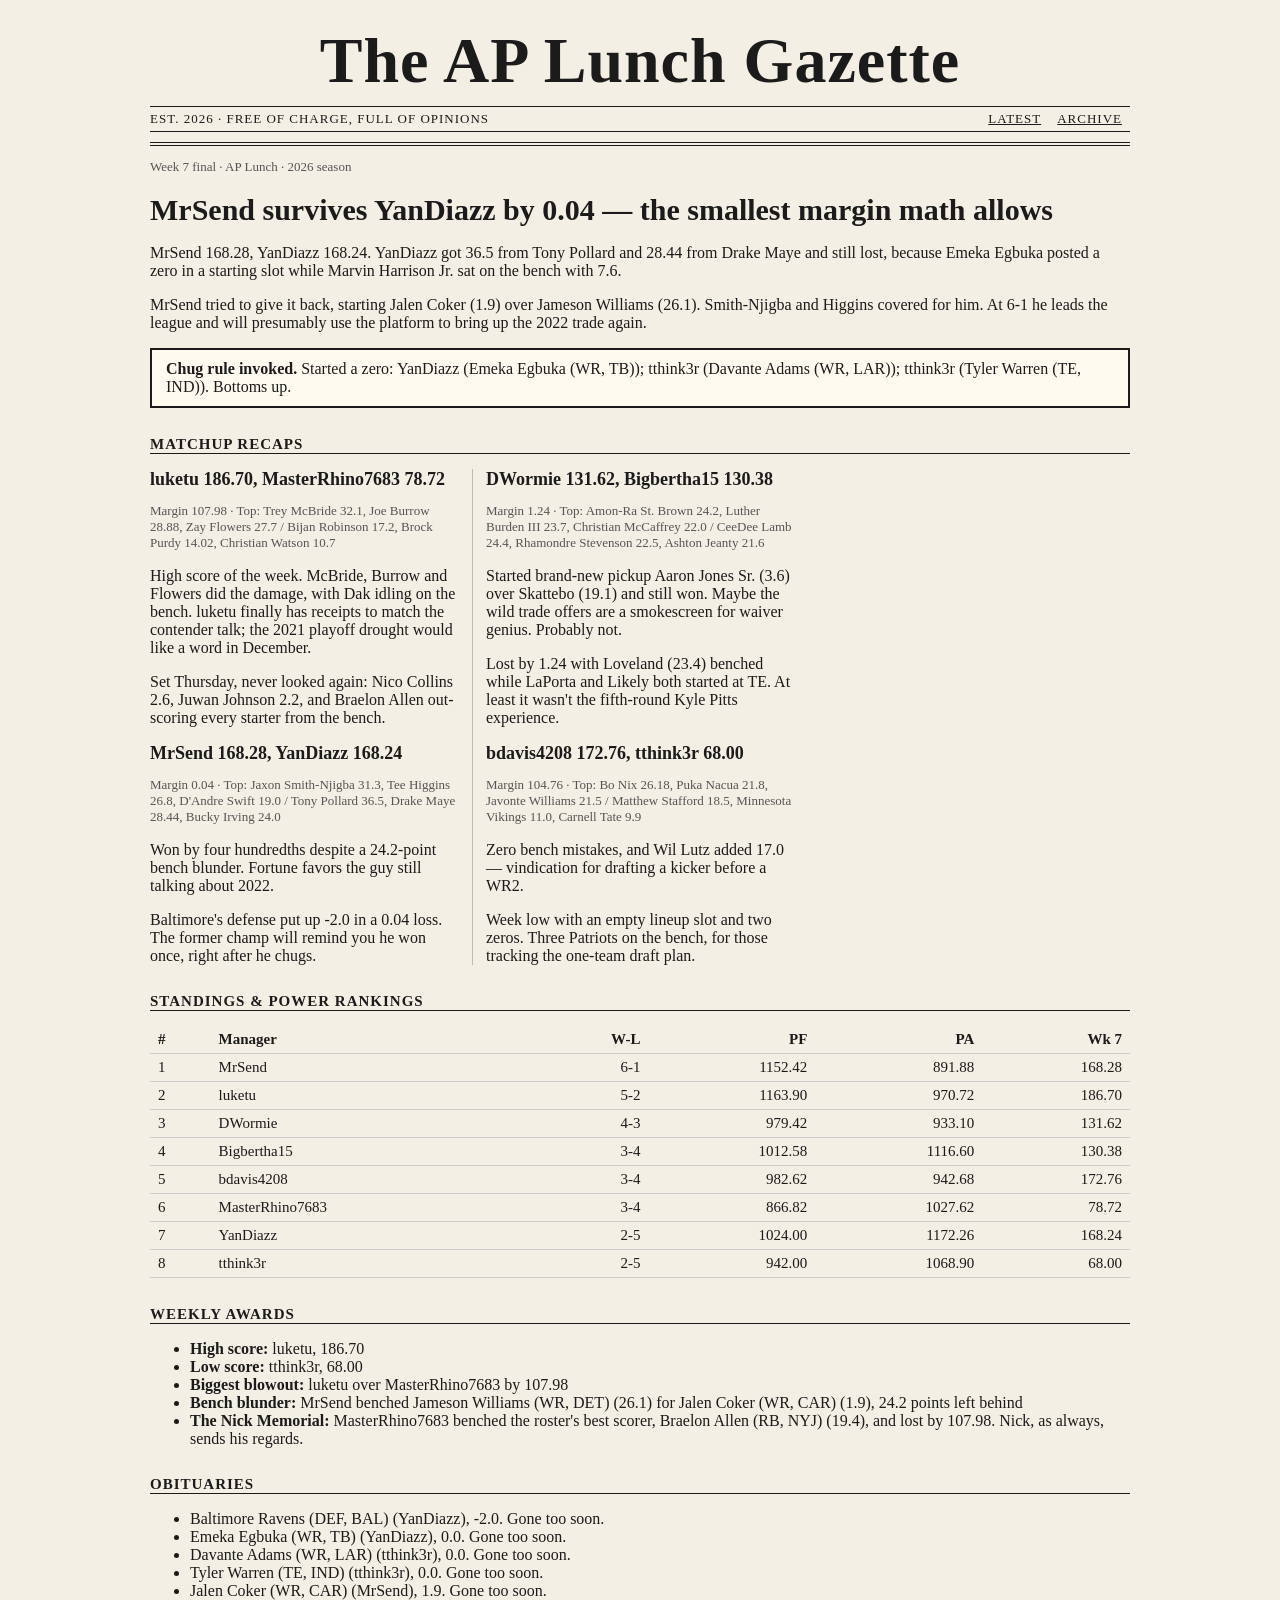
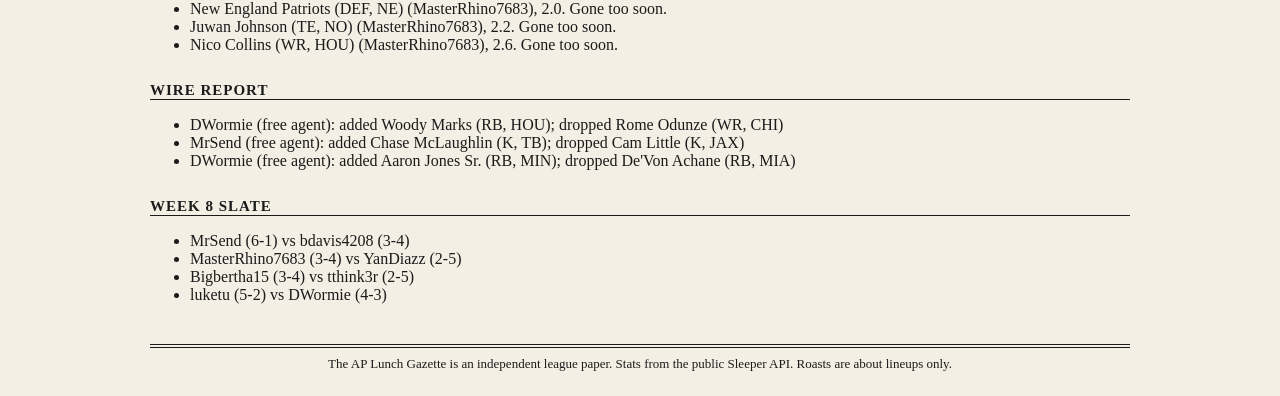
==== index.html @ 181fc7e9 "Publish The AP Lunch Gazette Week 7 edition" ====
<!doctype html><html lang=en><head><meta charset=utf-8><meta name=viewport content="width=device-width,initial-scale=1"><title>AP Lunch Gazette — Week 7</title><link rel=stylesheet href="style.css"></head>
<body><div class=wrap><header><h1>The AP Lunch Gazette</h1><div class=dateline><span>Est. 2026 · Free of charge, full of opinions</span><nav><a href="index.html">Latest</a><a href="archive.html">Archive</a></nav></div></header><p class=small>Week 7 final · AP Lunch  · 2026 season</p><h2>MrSend survives YanDiazz by 0.04 — the smallest margin math allows</h2><p>MrSend 168.28, YanDiazz 168.24. YanDiazz got 36.5 from Tony Pollard and 28.44 from Drake Maye and still lost, because Emeka Egbuka posted a zero in a starting slot while Marvin Harrison Jr. sat on the bench with 7.6.</p><p>MrSend tried to give it back, starting Jalen Coker (1.9) over Jameson Williams (26.1). Smith-Njigba and Higgins covered for him. At 6-1 he leads the league and will presumably use the platform to bring up the 2022 trade again.</p><div class=box><b>Chug rule invoked.</b> Started a zero: YanDiazz (Emeka Egbuka (WR, TB)); tthink3r (Davante Adams (WR, LAR)); tthink3r (Tyler Warren (TE, IND)). Bottoms up.</div><h3>Matchup recaps</h3><div class=cols><article><h4>luketu 186.70, MasterRhino7683 78.72</h4><p class=small>Margin 107.98 · Top: Trey McBride 32.1, Joe Burrow 28.88, Zay Flowers 27.7 / Bijan Robinson 17.2, Brock Purdy 14.02, Christian Watson 10.7</p><p>High score of the week. McBride, Burrow and Flowers did the damage, with Dak idling on the bench. luketu finally has receipts to match the contender talk; the 2021 playoff drought would like a word in December.</p><p>Set Thursday, never looked again: Nico Collins 2.6, Juwan Johnson 2.2, and Braelon Allen out-scoring every starter from the bench.</p></article><article><h4>MrSend 168.28, YanDiazz 168.24</h4><p class=small>Margin 0.04 · Top: Jaxon Smith-Njigba 31.3, Tee Higgins 26.8, D&#x27;Andre Swift 19.0 / Tony Pollard 36.5, Drake Maye 28.44, Bucky Irving 24.0</p><p>Won by four hundredths despite a 24.2-point bench blunder. Fortune favors the guy still talking about 2022.</p><p>Baltimore&#x27;s defense put up -2.0 in a 0.04 loss. The former champ will remind you he won once, right after he chugs.</p></article><article><h4>DWormie 131.62, Bigbertha15 130.38</h4><p class=small>Margin 1.24 · Top: Amon-Ra St. Brown 24.2, Luther Burden III 23.7, Christian McCaffrey 22.0 / CeeDee Lamb 24.4, Rhamondre Stevenson 22.5, Ashton Jeanty 21.6</p><p>Started brand-new pickup Aaron Jones Sr. (3.6) over Skattebo (19.1) and still won. Maybe the wild trade offers are a smokescreen for waiver genius. Probably not.</p><p>Lost by 1.24 with Loveland (23.4) benched while LaPorta and Likely both started at TE. At least it wasn&#x27;t the fifth-round Kyle Pitts experience.</p></article><article><h4>bdavis4208 172.76, tthink3r 68.00</h4><p class=small>Margin 104.76 · Top: Bo Nix 26.18, Puka Nacua 21.8, Javonte Williams 21.5 / Matthew Stafford 18.5, Minnesota Vikings 11.0, Carnell Tate 9.9</p><p>Zero bench mistakes, and Wil Lutz added 17.0 — vindication for drafting a kicker before a WR2.</p><p>Week low with an empty lineup slot and two zeros. Three Patriots on the bench, for those tracking the one-team draft plan.</p></article></div><h3>Standings &amp; power rankings</h3><table><tr><th>#</th><th>Manager</th><th>W-L</th><th>PF</th><th>PA</th><th>Wk 7</th></tr><tr><td>1</td><td>MrSend</td><td>6-1</td><td>1152.42</td><td>891.88</td><td>168.28</td></tr><tr><td>2</td><td>luketu</td><td>5-2</td><td>1163.90</td><td>970.72</td><td>186.70</td></tr><tr><td>3</td><td>DWormie</td><td>4-3</td><td>979.42</td><td>933.10</td><td>131.62</td></tr><tr><td>4</td><td>Bigbertha15</td><td>3-4</td><td>1012.58</td><td>1116.60</td><td>130.38</td></tr><tr><td>5</td><td>bdavis4208</td><td>3-4</td><td>982.62</td><td>942.68</td><td>172.76</td></tr><tr><td>6</td><td>MasterRhino7683</td><td>3-4</td><td>866.82</td><td>1027.62</td><td>78.72</td></tr><tr><td>7</td><td>YanDiazz</td><td>2-5</td><td>1024.00</td><td>1172.26</td><td>168.24</td></tr><tr><td>8</td><td>tthink3r</td><td>2-5</td><td>942.00</td><td>1068.90</td><td>68.00</td></tr></table><h3>Weekly awards</h3><ul><li><b>High score:</b> luketu, 186.70</li><li><b>Low score:</b> tthink3r, 68.00</li><li><b>Biggest blowout:</b> luketu over MasterRhino7683 by 107.98</li><li><b>Bench blunder:</b> MrSend benched Jameson Williams (WR, DET) (26.1) for Jalen Coker (WR, CAR) (1.9), 24.2 points left behind</li><li><b>The Nick Memorial:</b> MasterRhino7683 benched the roster's best scorer, Braelon Allen (RB, NYJ) (19.4), and lost by 107.98. Nick, as always, sends his regards.</li></ul><h3>Obituaries</h3><ul><li>Baltimore Ravens (DEF, BAL) (YanDiazz), -2.0. Gone too soon.</li><li>Emeka Egbuka (WR, TB) (YanDiazz), 0.0. Gone too soon.</li><li>Davante Adams (WR, LAR) (tthink3r), 0.0. Gone too soon.</li><li>Tyler Warren (TE, IND) (tthink3r), 0.0. Gone too soon.</li><li>Jalen Coker (WR, CAR) (MrSend), 1.9. Gone too soon.</li><li>New England Patriots (DEF, NE) (MasterRhino7683), 2.0. Gone too soon.</li><li>Juwan Johnson (TE, NO) (MasterRhino7683), 2.2. Gone too soon.</li><li>Nico Collins (WR, HOU) (MasterRhino7683), 2.6. Gone too soon.</li></ul><h3>Wire report</h3><ul><li>DWormie (free agent): added Woody Marks (RB, HOU); dropped Rome Odunze (WR, CHI)</li><li>MrSend (free agent): added Chase McLaughlin (K, TB); dropped Cam Little (K, JAX)</li><li>DWormie (free agent): added Aaron Jones Sr. (RB, MIN); dropped De&#x27;Von Achane (RB, MIA)</li></ul><h3>Week 8 slate</h3><ul><li>MrSend (6-1) vs bdavis4208 (3-4)</li><li>MasterRhino7683 (3-4) vs YanDiazz (2-5)</li><li>Bigbertha15 (3-4) vs tthink3r (2-5)</li><li>luketu (5-2) vs DWormie (4-3)</li></ul>
<footer>The AP Lunch Gazette is an independent league paper. Stats from the public Sleeper API. Roasts are about lineups only.</footer></div></body></html>
---- style.css ----
body{margin:0;background:#f4efe4;color:#1b1b1b;font-family:Georgia,'Times New Roman',serif}
.wrap{max-width:980px;margin:0 auto;padding:24px}
header{text-align:center;border-bottom:4px double #1b1b1b;padding-bottom:10px}
header h1{font-family:'Playfair Display',Georgia,serif;font-size:clamp(34px,7vw,64px);margin:0;letter-spacing:1px}
.dateline{display:flex;flex-wrap:wrap;justify-content:space-between;border-top:1px solid #1b1b1b;border-bottom:1px solid #1b1b1b;margin-top:8px;padding:4px 0;font-size:13px;text-transform:uppercase;letter-spacing:1px}
nav a{color:#1b1b1b;margin:0 8px}
h2{font-size:30px;line-height:1.15;margin:18px 0 8px}h3{border-bottom:1px solid #1b1b1b;text-transform:uppercase;letter-spacing:1px;font-size:15px;margin-top:28px}
.cols{column-width:280px;column-gap:28px;column-rule:1px solid #bbb}.cols article{break-inside:avoid;margin-bottom:16px}
article h4{margin:0 0 4px;font-size:18px}.box{border:2px solid #1b1b1b;padding:10px 14px;margin:14px 0;background:#fffaf0}
table{border-collapse:collapse;width:100%;font-size:15px}th,td{padding:5px 8px;border-bottom:1px solid #ccc;text-align:right}th:first-child,td:first-child,td:nth-child(2),th:nth-child(2){text-align:left}
.small{font-size:13px;color:#555}footer{margin-top:40px;border-top:4px double #1b1b1b;padding-top:8px;font-size:13px;text-align:center}
ul.archive li{margin:6px 0}
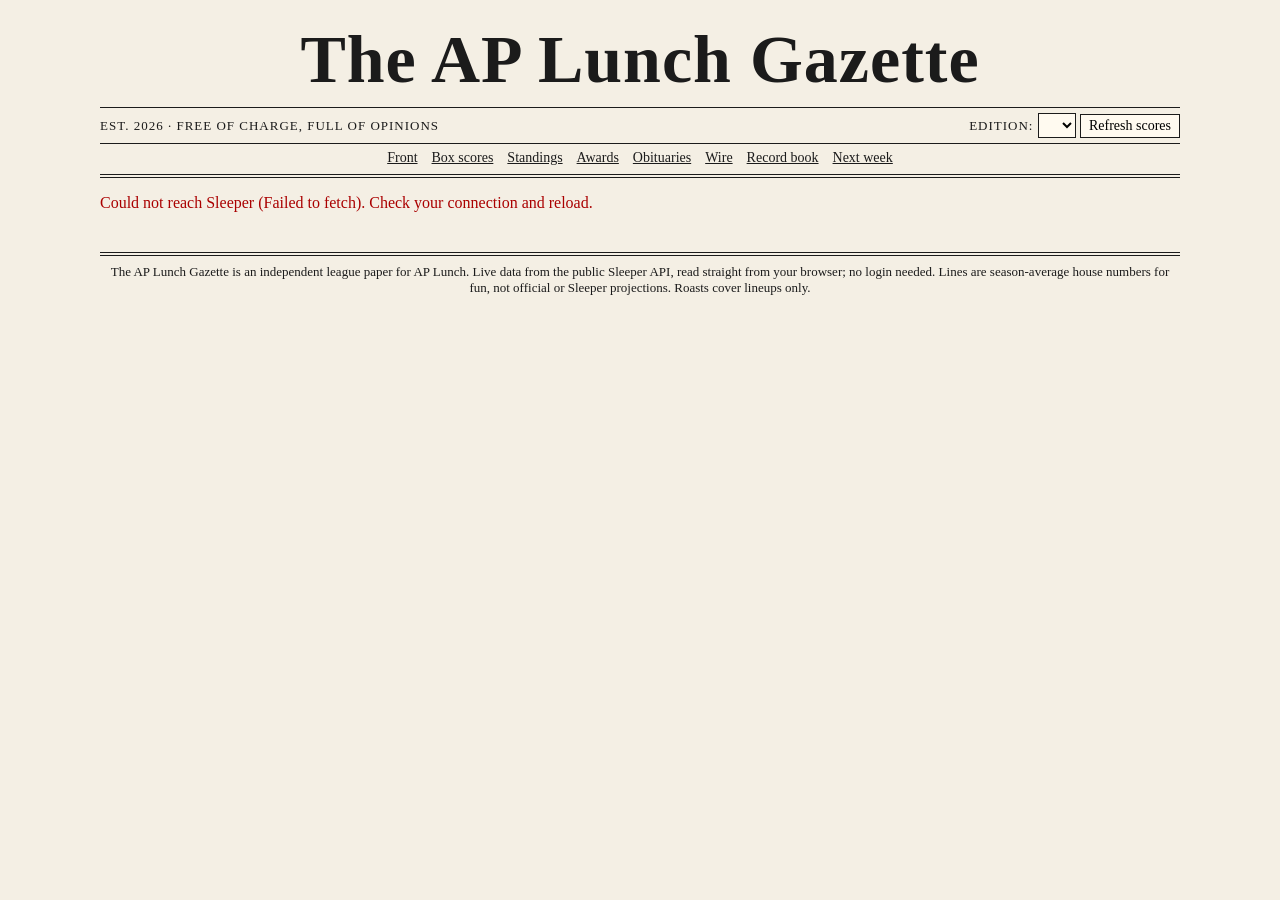
==== commit b6a764c6: "Turn the Gazette into a live Sleeper-powered weekly paper" ====
--- a/index.html
+++ b/index.html
@@ -1,3 +1,9 @@
-<!doctype html><html lang=en><head><meta charset=utf-8><meta name=viewport content="width=device-width,initial-scale=1"><title>AP Lunch Gazette — Week 7</title><link rel=stylesheet href="style.css"></head>
-<body><div class=wrap><header><h1>The AP Lunch Gazette</h1><div class=dateline><span>Est. 2026 · Free of charge, full of opinions</span><nav><a href="index.html">Latest</a><a href="archive.html">Archive</a></nav></div></header><p class=small>Week 7 final · AP Lunch  · 2026 season</p><h2>MrSend survives YanDiazz by 0.04 — the smallest margin math allows</h2><p>MrSend 168.28, YanDiazz 168.24. YanDiazz got 36.5 from Tony Pollard and 28.44 from Drake Maye and still lost, because Emeka Egbuka posted a zero in a starting slot while Marvin Harrison Jr. sat on the bench with 7.6.</p><p>MrSend tried to give it back, starting Jalen Coker (1.9) over Jameson Williams (26.1). Smith-Njigba and Higgins covered for him. At 6-1 he leads the league and will presumably use the platform to bring up the 2022 trade again.</p><div class=box><b>Chug rule invoked.</b> Started a zero: YanDiazz (Emeka Egbuka (WR, TB)); tthink3r (Davante Adams (WR, LAR)); tthink3r (Tyler Warren (TE, IND)). Bottoms up.</div><h3>Matchup recaps</h3><div class=cols><article><h4>luketu 186.70, MasterRhino7683 78.72</h4><p class=small>Margin 107.98 · Top: Trey McBride 32.1, Joe Burrow 28.88, Zay Flowers 27.7 / Bijan Robinson 17.2, Brock Purdy 14.02, Christian Watson 10.7</p><p>High score of the week. McBride, Burrow and Flowers did the damage, with Dak idling on the bench. luketu finally has receipts to match the contender talk; the 2021 playoff drought would like a word in December.</p><p>Set Thursday, never looked again: Nico Collins 2.6, Juwan Johnson 2.2, and Braelon Allen out-scoring every starter from the bench.</p></article><article><h4>MrSend 168.28, YanDiazz 168.24</h4><p class=small>Margin 0.04 · Top: Jaxon Smith-Njigba 31.3, Tee Higgins 26.8, D&#x27;Andre Swift 19.0 / Tony Pollard 36.5, Drake Maye 28.44, Bucky Irving 24.0</p><p>Won by four hundredths despite a 24.2-point bench blunder. Fortune favors the guy still talking about 2022.</p><p>Baltimore&#x27;s defense put up -2.0 in a 0.04 loss. The former champ will remind you he won once, right after he chugs.</p></article><article><h4>DWormie 131.62, Bigbertha15 130.38</h4><p class=small>Margin 1.24 · Top: Amon-Ra St. Brown 24.2, Luther Burden III 23.7, Christian McCaffrey 22.0 / CeeDee Lamb 24.4, Rhamondre Stevenson 22.5, Ashton Jeanty 21.6</p><p>Started brand-new pickup Aaron Jones Sr. (3.6) over Skattebo (19.1) and still won. Maybe the wild trade offers are a smokescreen for waiver genius. Probably not.</p><p>Lost by 1.24 with Loveland (23.4) benched while LaPorta and Likely both started at TE. At least it wasn&#x27;t the fifth-round Kyle Pitts experience.</p></article><article><h4>bdavis4208 172.76, tthink3r 68.00</h4><p class=small>Margin 104.76 · Top: Bo Nix 26.18, Puka Nacua 21.8, Javonte Williams 21.5 / Matthew Stafford 18.5, Minnesota Vikings 11.0, Carnell Tate 9.9</p><p>Zero bench mistakes, and Wil Lutz added 17.0 — vindication for drafting a kicker before a WR2.</p><p>Week low with an empty lineup slot and two zeros. Three Patriots on the bench, for those tracking the one-team draft plan.</p></article></div><h3>Standings &amp; power rankings</h3><table><tr><th>#</th><th>Manager</th><th>W-L</th><th>PF</th><th>PA</th><th>Wk 7</th></tr><tr><td>1</td><td>MrSend</td><td>6-1</td><td>1152.42</td><td>891.88</td><td>168.28</td></tr><tr><td>2</td><td>luketu</td><td>5-2</td><td>1163.90</td><td>970.72</td><td>186.70</td></tr><tr><td>3</td><td>DWormie</td><td>4-3</td><td>979.42</td><td>933.10</td><td>131.62</td></tr><tr><td>4</td><td>Bigbertha15</td><td>3-4</td><td>1012.58</td><td>1116.60</td><td>130.38</td></tr><tr><td>5</td><td>bdavis4208</td><td>3-4</td><td>982.62</td><td>942.68</td><td>172.76</td></tr><tr><td>6</td><td>MasterRhino7683</td><td>3-4</td><td>866.82</td><td>1027.62</td><td>78.72</td></tr><tr><td>7</td><td>YanDiazz</td><td>2-5</td><td>1024.00</td><td>1172.26</td><td>168.24</td></tr><tr><td>8</td><td>tthink3r</td><td>2-5</td><td>942.00</td><td>1068.90</td><td>68.00</td></tr></table><h3>Weekly awards</h3><ul><li><b>High score:</b> luketu, 186.70</li><li><b>Low score:</b> tthink3r, 68.00</li><li><b>Biggest blowout:</b> luketu over MasterRhino7683 by 107.98</li><li><b>Bench blunder:</b> MrSend benched Jameson Williams (WR, DET) (26.1) for Jalen Coker (WR, CAR) (1.9), 24.2 points left behind</li><li><b>The Nick Memorial:</b> MasterRhino7683 benched the roster's best scorer, Braelon Allen (RB, NYJ) (19.4), and lost by 107.98. Nick, as always, sends his regards.</li></ul><h3>Obituaries</h3><ul><li>Baltimore Ravens (DEF, BAL) (YanDiazz), -2.0. Gone too soon.</li><li>Emeka Egbuka (WR, TB) (YanDiazz), 0.0. Gone too soon.</li><li>Davante Adams (WR, LAR) (tthink3r), 0.0. Gone too soon.</li><li>Tyler Warren (TE, IND) (tthink3r), 0.0. Gone too soon.</li><li>Jalen Coker (WR, CAR) (MrSend), 1.9. Gone too soon.</li><li>New England Patriots (DEF, NE) (MasterRhino7683), 2.0. Gone too soon.</li><li>Juwan Johnson (TE, NO) (MasterRhino7683), 2.2. Gone too soon.</li><li>Nico Collins (WR, HOU) (MasterRhino7683), 2.6. Gone too soon.</li></ul><h3>Wire report</h3><ul><li>DWormie (free agent): added Woody Marks (RB, HOU); dropped Rome Odunze (WR, CHI)</li><li>MrSend (free agent): added Chase McLaughlin (K, TB); dropped Cam Little (K, JAX)</li><li>DWormie (free agent): added Aaron Jones Sr. (RB, MIN); dropped De&#x27;Von Achane (RB, MIA)</li></ul><h3>Week 8 slate</h3><ul><li>MrSend (6-1) vs bdavis4208 (3-4)</li><li>MasterRhino7683 (3-4) vs YanDiazz (2-5)</li><li>Bigbertha15 (3-4) vs tthink3r (2-5)</li><li>luketu (5-2) vs DWormie (4-3)</li></ul>
-<footer>The AP Lunch Gazette is an independent league paper. Stats from the public Sleeper API. Roasts are about lineups only.</footer></div></body></html>+<!doctype html><html lang="en"><head><meta charset="utf-8"><meta name="viewport" content="width=device-width,initial-scale=1">
+<title>The AP Lunch Gazette</title><link rel="stylesheet" href="style.css"></head><body><div class="wrap">
+<header><h1>The AP Lunch Gazette</h1>
+<div class="dateline"><span id="dateline">Est. 2026 · Free of charge, full of opinions</span>
+<span class="picker"><label for="week">Edition:</label> <select id="week"></select> <button id="refresh" type="button">Refresh scores</button></span></div>
+<nav class="toc"><a href="#front">Front</a><a href="#box">Box scores</a><a href="#standings">Standings</a><a href="#awards">Awards</a><a href="#obits">Obituaries</a><a href="#wire">Wire</a><a href="#records">Record book</a><a href="#slate">Next week</a></nav></header>
+<main id="paper"><p class="loading">Setting type…</p></main>
+<footer>The AP Lunch Gazette is an independent league paper for AP Lunch. Live data from the public Sleeper API, read straight from your browser; no login needed. Lines are season-average house numbers for fun, not official or Sleeper projections. Roasts cover lineups only.</footer>
+</div><script src="players.js"></script><script src="app.js"></script></body></html>
--- a/style.css
+++ b/style.css
@@ -1,12 +1,20 @@
 body{margin:0;background:#f4efe4;color:#1b1b1b;font-family:Georgia,'Times New Roman',serif}
-.wrap{max-width:980px;margin:0 auto;padding:24px}
-header{text-align:center;border-bottom:4px double #1b1b1b;padding-bottom:10px}
-header h1{font-family:'Playfair Display',Georgia,serif;font-size:clamp(34px,7vw,64px);margin:0;letter-spacing:1px}
-.dateline{display:flex;flex-wrap:wrap;justify-content:space-between;border-top:1px solid #1b1b1b;border-bottom:1px solid #1b1b1b;margin-top:8px;padding:4px 0;font-size:13px;text-transform:uppercase;letter-spacing:1px}
-nav a{color:#1b1b1b;margin:0 8px}
-h2{font-size:30px;line-height:1.15;margin:18px 0 8px}h3{border-bottom:1px solid #1b1b1b;text-transform:uppercase;letter-spacing:1px;font-size:15px;margin-top:28px}
-.cols{column-width:280px;column-gap:28px;column-rule:1px solid #bbb}.cols article{break-inside:avoid;margin-bottom:16px}
-article h4{margin:0 0 4px;font-size:18px}.box{border:2px solid #1b1b1b;padding:10px 14px;margin:14px 0;background:#fffaf0}
-table{border-collapse:collapse;width:100%;font-size:15px}th,td{padding:5px 8px;border-bottom:1px solid #ccc;text-align:right}th:first-child,td:first-child,td:nth-child(2),th:nth-child(2){text-align:left}
-.small{font-size:13px;color:#555}footer{margin-top:40px;border-top:4px double #1b1b1b;padding-top:8px;font-size:13px;text-align:center}
-ul.archive li{margin:6px 0}+.wrap{max-width:1080px;margin:0 auto;padding:20px}
+header{text-align:center;border-bottom:4px double #1b1b1b;padding-bottom:8px}
+header h1{font-size:clamp(34px,7vw,68px);margin:0;letter-spacing:1px}
+.dateline{display:flex;flex-wrap:wrap;gap:8px;justify-content:space-between;align-items:center;border-top:1px solid #1b1b1b;border-bottom:1px solid #1b1b1b;margin-top:8px;padding:5px 0;font-size:13px;text-transform:uppercase;letter-spacing:1px}
+select,button{font-family:inherit;font-size:14px;background:#fffaf0;border:1px solid #1b1b1b;padding:3px 8px}
+.toc{display:flex;flex-wrap:wrap;justify-content:center;gap:4px 14px;margin-top:6px;font-size:14px}.toc a{color:#1b1b1b}
+h2{font-size:clamp(26px,4vw,38px);line-height:1.12;margin:18px 0 8px}
+h3{border-bottom:2px solid #1b1b1b;text-transform:uppercase;letter-spacing:1px;font-size:16px;margin-top:32px;padding-bottom:3px}
+.cols{column-width:300px;column-gap:28px;column-rule:1px solid #bbb}.cols>*{break-inside:avoid;margin:0 0 14px}
+.box{border:2px solid #1b1b1b;padding:10px 14px;margin:14px 0;background:#fffaf0}.box.chug{border-style:dashed}
+.live{display:inline-block;border:1px solid #a00;color:#a00;font-size:12px;padding:0 6px;letter-spacing:1px;text-transform:uppercase}
+table{border-collapse:collapse;width:100%;font-size:14px}th,td{padding:3px 6px;border-bottom:1px solid #d3cbb8;text-align:right;vertical-align:top}
+th{text-transform:uppercase;font-size:12px;letter-spacing:.5px}th.l,td.l{text-align:left}
+.game{display:grid;grid-template-columns:repeat(auto-fit,minmax(300px,1fr));gap:18px;border-bottom:1px solid #1b1b1b;padding:10px 0 16px}
+.game h4{margin:0 0 4px;font-size:19px}.team h5{margin:0 0 4px;font-size:16px;display:flex;justify-content:space-between}
+tr.bench td{color:#555}tr.sep td{font-size:11px;text-transform:uppercase;letter-spacing:1px;color:#555;border-bottom:1px solid #1b1b1b}
+.zero td{font-style:italic}.small{font-size:13px;color:#555}.err{color:#a00}
+ul{padding-left:20px}li{margin:4px 0}.scroll{overflow-x:auto}
+footer{margin-top:40px;border-top:4px double #1b1b1b;padding-top:8px;font-size:13px;text-align:center}
